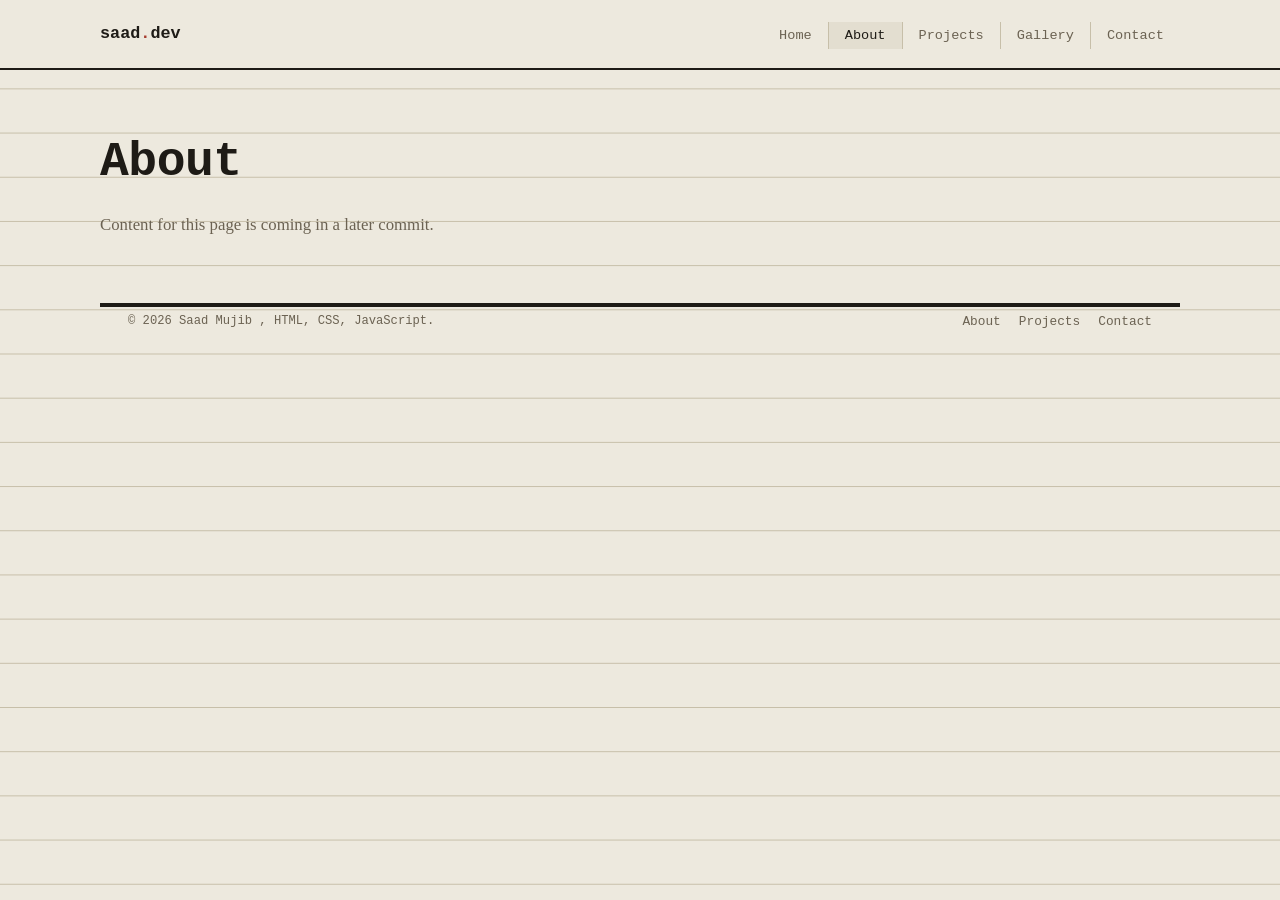
==== about.html @ 40add77a "Add hamburger navigation and interlink all five pages" ====
<!DOCTYPE html>
<html lang="en">
<head>
  <meta charset="UTF-8">
  <meta name="viewport" content="width=device-width, initial-scale=1.0">
  <title>About , Saad Mujib</title>
  <link rel="stylesheet" href="css/style.css">
</head>
<body>

  <header>
    <nav class="nav-bar container">
      <a href="index.html" class="logo">saad<span>.</span>dev</a>
      <ul class="nav-links">
        <li><a href="index.html">Home</a></li>
        <li><a href="about.html" class="active">About</a></li>
        <li><a href="projects.html">Projects</a></li>
        <li><a href="gallery.html">Gallery</a></li>
        <li><a href="contact.html">Contact</a></li>
      </ul>
      <button class="hamburger" aria-label="Toggle menu">
        <span></span><span></span><span></span>
      </button>
    </nav>
  </header>

  <main>
    <section class="hero container" style="grid-template-columns:1fr;">
      <div>
        <h1>About</h1>
        <p class="lede">Content for this page is coming in a later commit.</p>
      </div>
    </section>
  </main>

  <footer class="container">
    <div class="footer-row">
      <span class="copyright">&copy; 2026 Saad Mujib , HTML, CSS, JavaScript.</span>
      <ul class="footer-links">
        <li><a href="about.html">About</a></li>
        <li><a href="projects.html">Projects</a></li>
        <li><a href="contact.html">Contact</a></li>
      </ul>
    </div>
  </footer>

  <script src="js/script.js"></script>
</body>
</html>
---- css/style.css ----
:root {
  --paper: #ede9de;
  --paper2: #e3ded0;
  --ink: #1e1b16;
  --ink-dim: #6b6252;
  --rule: #c7bfa9;
  --blue: #2b4c6f;
  --rust: #a63d2f;
  --mono: "Courier New", Courier, monospace;
  --serif: Georgia, "Times New Roman", serif;
  --maxw: 1080px;
}

* { box-sizing: border-box; }
html { scroll-behavior: smooth; }

body {
  margin: 0;
  background: var(--paper);
  color: var(--ink);
  font-family: var(--serif);
  font-size: 17px;
  line-height: 1.65;
  background-image:
    linear-gradient(var(--rule) 1px, transparent 1px);
  background-size: 100% 2.6em;
  background-attachment: local;
}

h1, h2, h3 {
  font-family: var(--mono);
  font-weight: 700;
  line-height: 1.2;
  margin: 0 0 0.5em;
  letter-spacing: -0.01em;
}

h1 { font-size: clamp(2rem, 4.4vw, 3rem); }
h2 { font-size: clamp(1.3rem, 2.4vw, 1.7rem); }
h3 { font-size: 1.05rem; }

p { max-width: 62ch; color: var(--ink); }
a { color: var(--blue); }

.container { max-width: var(--maxw); margin: 0 auto; padding: 0 28px; }

header {
  border-bottom: 2px solid var(--ink);
  background: var(--paper);
  position: sticky;
  top: 0;
  z-index: 50;
}

.nav-bar {
  display: flex;
  align-items: center;
  justify-content: space-between;
  padding: 20px 0;
}

.logo {
  font-family: var(--mono);
  font-size: 1.05rem;
  font-weight: 700;
  color: var(--ink);
  text-decoration: none;
}

.logo span { color: var(--rust); }

.nav-links {
  display: flex;
  gap: 0;
  list-style: none;
  margin: 0;
  padding: 0;
}

.nav-links a {
  color: var(--ink-dim);
  text-decoration: none;
  font-family: var(--mono);
  font-size: 0.85rem;
  padding: 6px 16px;
  border-left: 1px solid var(--rule);
}

.nav-links li:first-child a { border-left: none; }

.nav-links a:hover,
.nav-links a.active { color: var(--ink); background: var(--paper2); }

.hamburger {
  display: none;
  flex-direction: column;
  gap: 5px;
  background: none;
  border: 1px solid var(--ink);
  cursor: pointer;
  padding: 8px 10px;
}

.hamburger span { width: 20px; height: 2px; background: var(--ink); transition: transform 0.2s, opacity 0.2s; }
.hamburger.open span:nth-child(1) { transform: translateY(7px) rotate(45deg); }
.hamburger.open span:nth-child(2) { opacity: 0; }
.hamburger.open span:nth-child(3) { transform: translateY(-7px) rotate(-45deg); }

.hero {
  padding: 64px 0 48px;
  border-bottom: 2px solid var(--ink);
  display: grid;
  grid-template-columns: 1.6fr 1fr;
  gap: 40px;
  align-items: start;
}

.hero h1 { margin-bottom: 0.4em; }
.hero p.lede { color: var(--ink-dim); font-size: 1.05rem; }

.btn {
  display: inline-block;
  margin-top: 22px;
  padding: 11px 22px;
  background: var(--ink);
  color: var(--paper);
  text-decoration: none;
  font-family: var(--mono);
  font-size: 0.88rem;
  border: none;
  cursor: pointer;
}

.btn.ghost {
  background: transparent;
  color: var(--ink);
  border: 1px solid var(--ink);
  margin-left: 10px;
}

.factcard {
  border: 1px solid var(--ink);
  background: var(--paper2);
  padding: 20px;
}

.factcard .row {
  display: flex;
  justify-content: space-between;
  padding: 9px 0;
  border-bottom: 1px dashed var(--rule);
  font-family: var(--mono);
  font-size: 0.82rem;
}

.factcard .row:last-child { border-bottom: none; }
.factcard .row span:first-child { color: var(--ink-dim); }
.factcard .row span:last-child { color: var(--ink); text-align: right; }

section.block { padding: 56px 0; border-bottom: 2px solid var(--ink); }
section.block:last-of-type { border-bottom: none; }

.section-head { margin-bottom: 30px; }
.section-head p { color: var(--ink-dim); margin-top: 4px; }

.carousel { position: relative; overflow: hidden; border: 1px solid var(--ink); background: var(--paper2); }
.carousel-track { display: flex; transition: transform 0.4s ease; }
.carousel-slide { min-width: 100%; padding: 34px; display: grid; grid-template-columns: 90px 1fr; gap: 24px; align-items: center; }
.carousel-swatch { width: 90px; height: 90px; border: 1px solid var(--ink); }
.carousel-nav { display: flex; justify-content: center; gap: 8px; padding: 14px 0; border-top: 1px solid var(--rule); }
.dot { width: 8px; height: 8px; border-radius: 50%; background: var(--rule); border: none; cursor: pointer; padding: 0; }
.dot.active { background: var(--rust); }
.carousel-arrow { position: absolute; top: 50%; transform: translateY(-50%); background: var(--paper); border: 1px solid var(--ink); color: var(--ink); width: 32px; height: 32px; cursor: pointer; font-family: var(--mono); }
.carousel-arrow.prev { left: 10px; }
.carousel-arrow.next { right: 10px; }

.ledger { border-top: 1px solid var(--ink); }
.ledger-row {
  display: grid;
  grid-template-columns: 140px 1fr;
  gap: 24px;
  padding: 22px 0;
  border-bottom: 1px solid var(--rule);
}

.ledger-row .tag {
  font-family: var(--mono);
  font-size: 0.78rem;
  color: var(--ink-dim);
  padding-top: 2px;
}

.ledger-row .swatch-dot {
  display: inline-block;
  width: 9px;
  height: 9px;
  margin-right: 8px;
  vertical-align: middle;
}

.ledger-row p { color: var(--ink-dim); margin-top: 6px; font-size: 0.96rem; }

.contact-sheet {
  display: grid;
  grid-template-columns: repeat(3, 1fr);
  gap: 2px;
  background: var(--ink);
  border: 2px solid var(--ink);
}

.frame {
  background: var(--paper);
  aspect-ratio: 4 / 3;
  padding: 10px;
  display: flex;
  flex-direction: column;
  justify-content: flex-end;
  cursor: pointer;
  position: relative;
}

.frame::before {
  content: "";
  position: absolute;
  inset: 6px;
  border: 1px solid var(--rule);
  pointer-events: none;
}

.frame .swatchfill { position: absolute; inset: 6px; opacity: 0.85; }
.frame .cap { position: relative; font-family: var(--mono); font-size: 0.72rem; color: var(--ink); background: var(--paper); padding: 3px 6px; align-self: flex-start; border: 1px solid var(--ink); }

.accordion-item { border-bottom: 1px solid var(--rule); }
.accordion-item:first-child { border-top: 1px solid var(--ink); }

.accordion-trigger {
  width: 100%;
  background: none;
  border: none;
  color: var(--ink);
  font-family: var(--mono);
  font-size: 1rem;
  text-align: left;
  padding: 18px 0;
  cursor: pointer;
  display: flex;
  justify-content: space-between;
  align-items: center;
}

.accordion-trigger .plus { color: var(--rust); transition: transform 0.2s; font-size: 1.2rem; font-family: var(--mono); }
.accordion-item.open .plus { transform: rotate(45deg); }
.accordion-panel { max-height: 0; overflow: hidden; transition: max-height 0.3s ease; }
.accordion-panel p { padding-bottom: 18px; color: var(--ink-dim); }

.timeline { border-top: 1px solid var(--ink); }
.timeline-item {
  display: grid;
  grid-template-columns: 60px 110px 1fr;
  gap: 20px;
  padding: 20px 0;
  border-bottom: 1px solid var(--rule);
}

.timeline-item .idx { font-family: var(--mono); color: var(--rust); font-size: 0.95rem; }
.timeline-item .when { font-family: var(--mono); font-size: 0.82rem; color: var(--ink-dim); padding-top: 3px; }
.timeline-item p { color: var(--ink-dim); margin-top: 4px; }

form { display: grid; gap: 16px; max-width: 520px; }
.field label { display: block; font-family: var(--mono); font-size: 0.78rem; color: var(--ink-dim); margin-bottom: 6px; }
.field input, .field textarea {
  width: 100%;
  background: var(--paper2);
  border: 1px solid var(--rule);
  color: var(--ink);
  padding: 11px 13px;
  font-family: var(--serif);
  font-size: 0.96rem;
}
.field input:focus, .field textarea:focus { outline: none; border-color: var(--ink); }
.field .error { color: var(--rust); font-family: var(--mono); font-size: 0.76rem; min-height: 1.2em; margin-top: 4px; }
.field.invalid input, .field.invalid textarea { border-color: var(--rust); }
#formStatus { margin-top: 10px; padding: 12px 15px; border: 1px solid var(--ink); font-family: var(--mono); font-size: 0.85rem; display: none; }
#formStatus.show { display: block; }

.contact-grid { display: grid; grid-template-columns: 1fr 1fr; gap: 48px; }
.info-line { display: flex; justify-content: space-between; border-bottom: 1px dashed var(--rule); padding: 12px 0; font-family: var(--mono); font-size: 0.85rem; color: var(--ink-dim); }
.info-line span:last-child { color: var(--ink); }
.map-box {
  height: 200px;
  border: 1px solid var(--ink);
  margin-top: 24px;
  display: flex;
  align-items: center;
  justify-content: center;
  color: var(--ink-dim);
  font-family: var(--mono);
  font-size: 0.8rem;
  background: var(--paper2);
}

footer { padding: 36px 0; border-top: 2px solid var(--ink); }
.footer-row { display: flex; justify-content: space-between; align-items: center; flex-wrap: wrap; gap: 14px; }
.footer-links { display: flex; gap: 18px; list-style: none; padding: 0; margin: 0; font-family: var(--mono); }
.footer-links a { color: var(--ink-dim); text-decoration: none; font-size: 0.8rem; }
.footer-links a:hover { color: var(--ink); }
.copyright { color: var(--ink-dim); font-family: var(--mono); font-size: 0.76rem; }

@media (max-width: 860px) {
  .hero { grid-template-columns: 1fr; }
  .ledger-row { grid-template-columns: 1fr; }
  .contact-sheet { grid-template-columns: repeat(2, 1fr); }
  .contact-grid { grid-template-columns: 1fr; gap: 32px; }
}

@media (max-width: 680px) {
  .nav-links {
    position: absolute; top: 100%; left: 0; right: 0;
    background: var(--paper);
    border-bottom: 2px solid var(--ink);
    flex-direction: column;
    max-height: 0;
    overflow: hidden;
    transition: max-height 0.25s ease;
  }
  .nav-links.open { max-height: 320px; }
  .nav-links a { display: block; padding: 14px 20px; border-left: none; border-top: 1px solid var(--rule); }
  .hamburger { display: flex; }
  .contact-sheet { grid-template-columns: 1fr; }
  .carousel-slide { grid-template-columns: 1fr; }
  .carousel-swatch { width: 70px; height: 70px; }
  .timeline-item { grid-template-columns: 40px 1fr; }
  .timeline-item .when { grid-column: 2; padding-top: 0; }
}
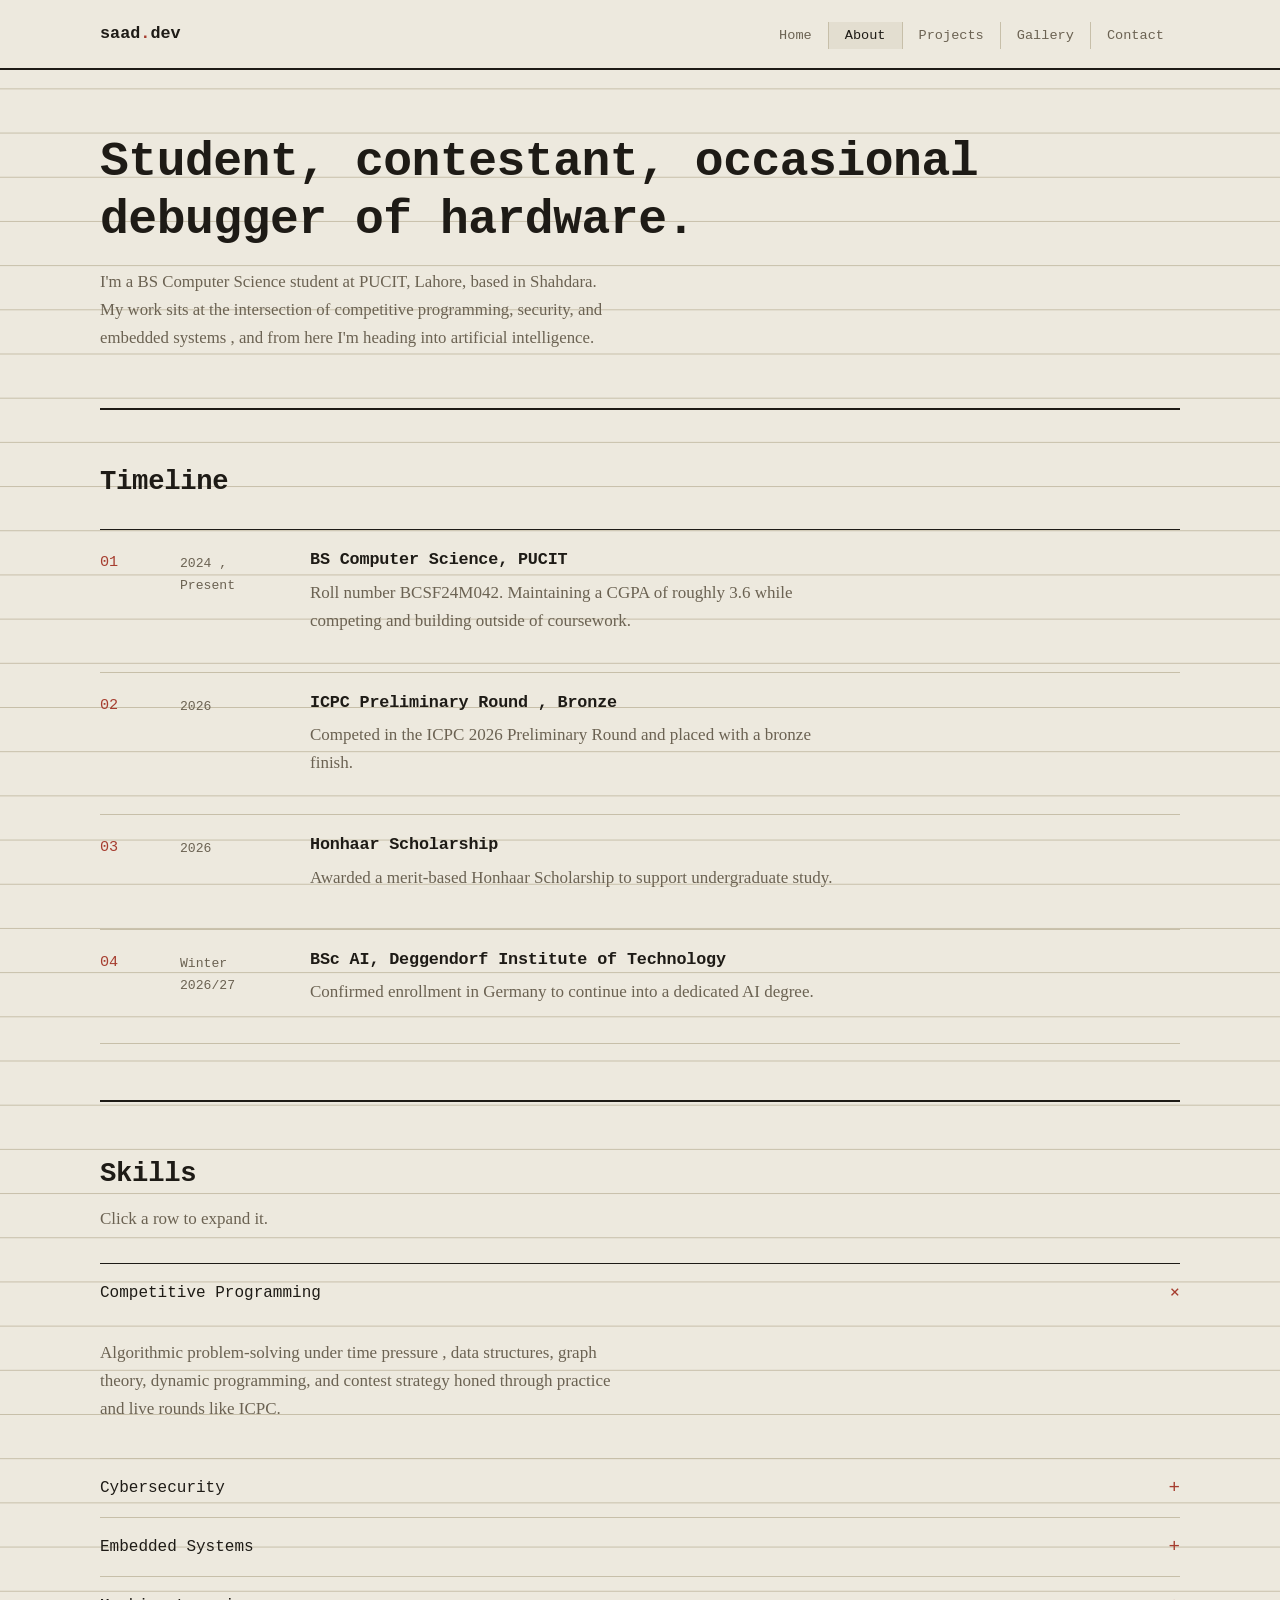
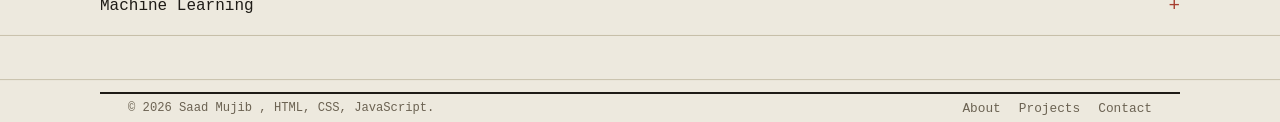
==== commit 21c8a030: "Build about page: career timeline and interactive skills accordion" ====
--- a/about.html
+++ b/about.html
@@ -25,10 +25,94 @@
   </header>
 
   <main>
-    <section class="hero container" style="grid-template-columns:1fr;">
+    <section class="hero container" style="grid-template-columns:1fr; padding-bottom:40px;">
       <div>
-        <h1>About</h1>
-        <p class="lede">Content for this page is coming in a later commit.</p>
+        <h1>Student, contestant, occasional debugger of hardware.</h1>
+        <p class="lede">
+          I'm a BS Computer Science student at PUCIT, Lahore, based in Shahdara. My
+          work sits at the intersection of competitive programming, security, and
+          embedded systems , and from here I'm heading into artificial intelligence.
+        </p>
+      </div>
+    </section>
+
+    <section class="block container">
+      <div class="section-head"><h2>Timeline</h2></div>
+      <div class="timeline">
+        <div class="timeline-item">
+          <div class="idx">01</div>
+          <div class="when">2024 , Present</div>
+          <div>
+            <h3>BS Computer Science, PUCIT</h3>
+            <p>Roll number BCSF24M042. Maintaining a CGPA of roughly 3.6 while
+               competing and building outside of coursework.</p>
+          </div>
+        </div>
+        <div class="timeline-item">
+          <div class="idx">02</div>
+          <div class="when">2026</div>
+          <div>
+            <h3>ICPC Preliminary Round , Bronze</h3>
+            <p>Competed in the ICPC 2026 Preliminary Round and placed with a bronze finish.</p>
+          </div>
+        </div>
+        <div class="timeline-item">
+          <div class="idx">03</div>
+          <div class="when">2026</div>
+          <div>
+            <h3>Honhaar Scholarship</h3>
+            <p>Awarded a merit-based Honhaar Scholarship to support undergraduate study.</p>
+          </div>
+        </div>
+        <div class="timeline-item">
+          <div class="idx">04</div>
+          <div class="when">Winter 2026/27</div>
+          <div>
+            <h3>BSc AI, Deggendorf Institute of Technology</h3>
+            <p>Confirmed enrollment in Germany to continue into a dedicated AI degree.</p>
+          </div>
+        </div>
+      </div>
+    </section>
+
+    <section class="block container">
+      <div class="section-head">
+        <h2>Skills</h2>
+        <p>Click a row to expand it.</p>
+      </div>
+
+      <div class="accordion">
+        <div class="accordion-item">
+          <button class="accordion-trigger">Competitive Programming <span class="plus">+</span></button>
+          <div class="accordion-panel">
+            <p>Algorithmic problem-solving under time pressure , data structures,
+               graph theory, dynamic programming, and contest strategy honed through
+               practice and live rounds like ICPC.</p>
+          </div>
+        </div>
+        <div class="accordion-item">
+          <button class="accordion-trigger">Cybersecurity <span class="plus">+</span></button>
+          <div class="accordion-panel">
+            <p>Practical assignments on identifying and defending against common
+               vulnerabilities, approached from an attacker's mindset before a
+               defender's.</p>
+          </div>
+        </div>
+        <div class="accordion-item">
+          <button class="accordion-trigger">Embedded Systems <span class="plus">+</span></button>
+          <div class="accordion-panel">
+            <p>Writing code that talks directly to hardware , microcontrollers,
+               peripherals, and the low-level details higher-level languages
+               usually hide.</p>
+          </div>
+        </div>
+        <div class="accordion-item">
+          <button class="accordion-trigger">Machine Learning <span class="plus">+</span></button>
+          <div class="accordion-panel">
+            <p>Working a structured, phase-by-phase roadmap covering fundamentals
+               through applied models, ahead of a full AI degree.</p>
+          </div>
+        </div>
       </div>
     </section>
   </main>
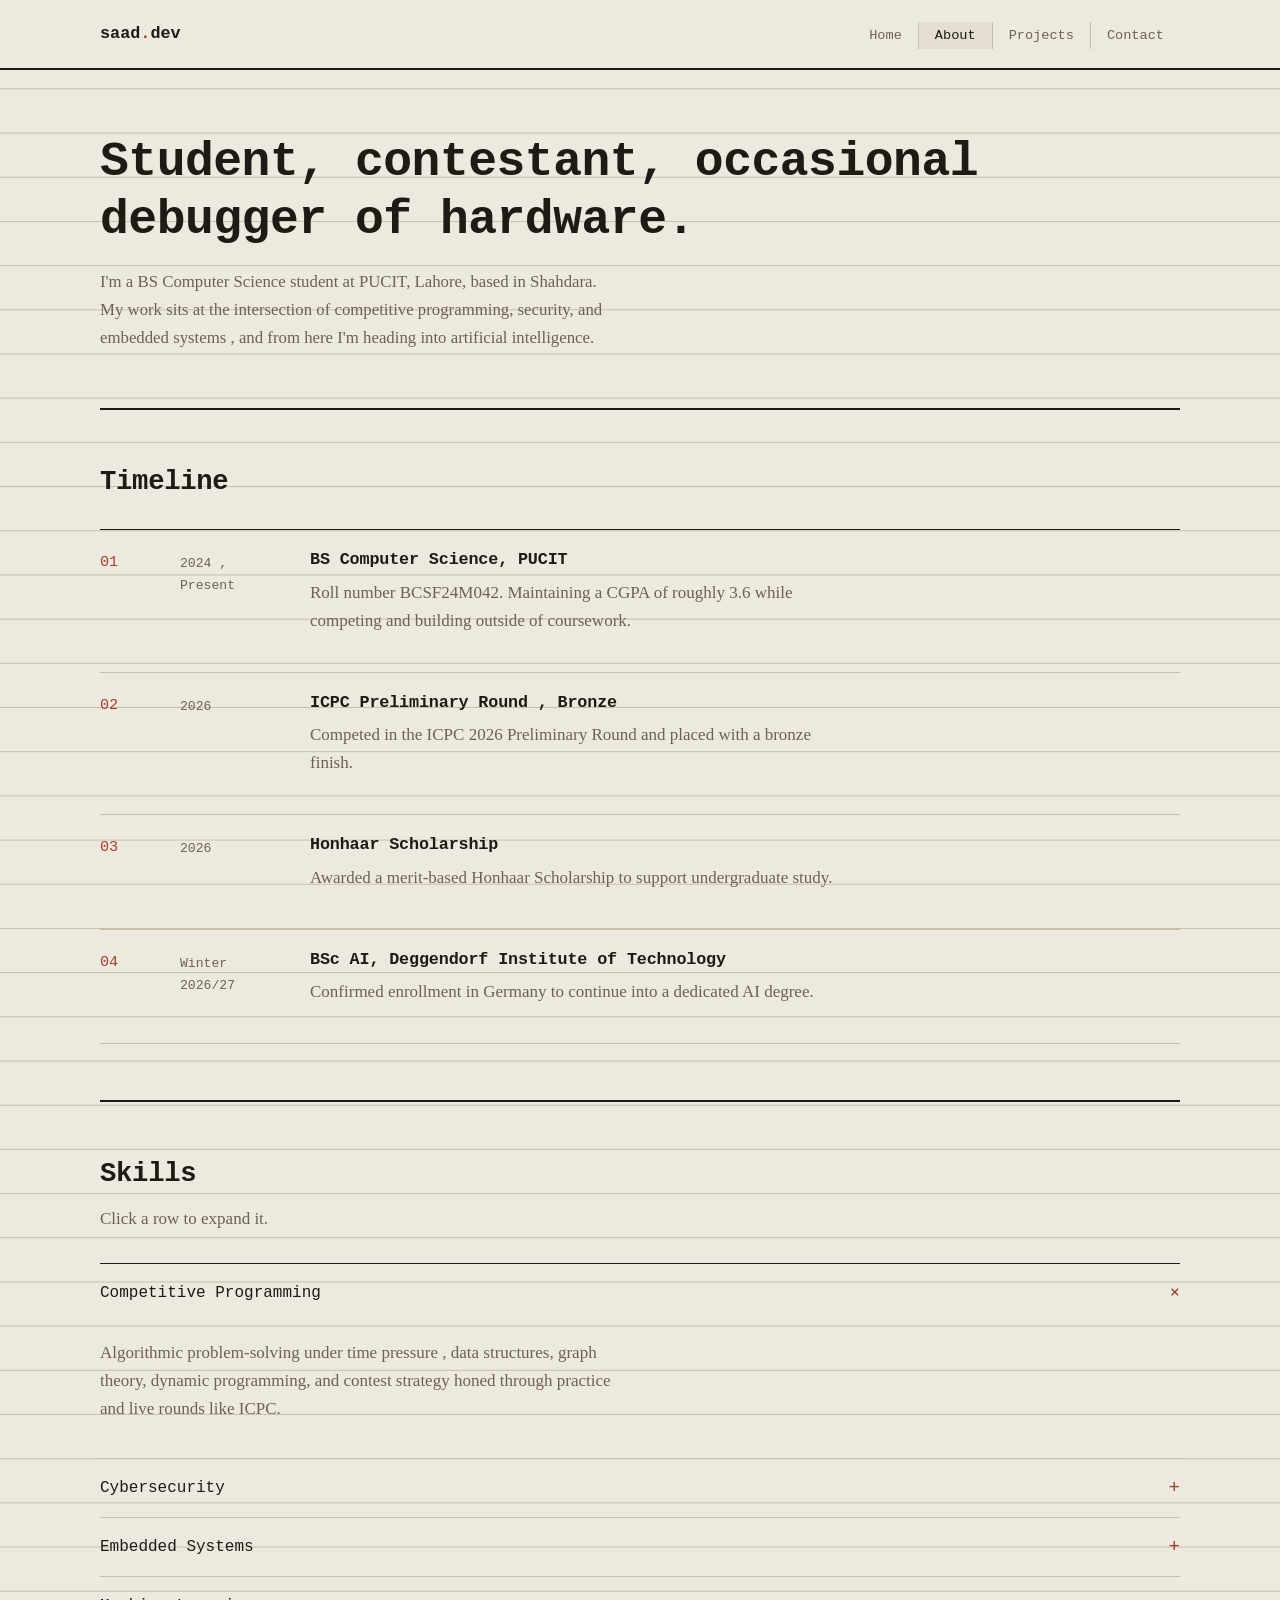
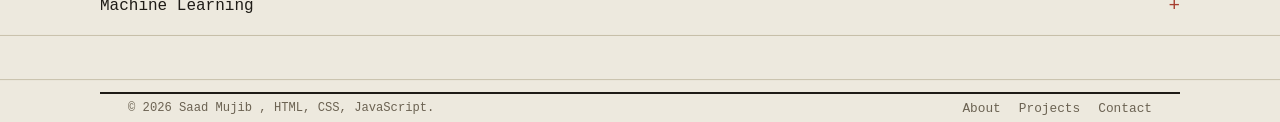
==== commit 30ddc3b0: "Replace gallery with real GitHub projects" ====
--- a/about.html
+++ b/about.html
@@ -15,7 +15,6 @@
         <li><a href="index.html">Home</a></li>
         <li><a href="about.html" class="active">About</a></li>
         <li><a href="projects.html">Projects</a></li>
-        <li><a href="gallery.html">Gallery</a></li>
         <li><a href="contact.html">Contact</a></li>
       </ul>
       <button class="hamburger" aria-label="Toggle menu">
--- a/css/style.css
+++ b/css/style.css
@@ -166,13 +166,10 @@
 .carousel { position: relative; overflow: hidden; border: 1px solid var(--ink); background: var(--paper2); }
 .carousel-track { display: flex; transition: transform 0.4s ease; }
 .carousel-slide { min-width: 100%; padding: 34px; display: grid; grid-template-columns: 90px 1fr; gap: 24px; align-items: center; }
-.carousel-swatch { width: 90px; height: 90px; border: 1px solid var(--ink); }
+.carousel-swatch { width: 90px; height: 90px; border: 1px solid var(--ink); object-fit: cover; }
 .carousel-nav { display: flex; justify-content: center; gap: 8px; padding: 14px 0; border-top: 1px solid var(--rule); }
 .dot { width: 8px; height: 8px; border-radius: 50%; background: var(--rule); border: none; cursor: pointer; padding: 0; }
 .dot.active { background: var(--rust); }
-.carousel-arrow { position: absolute; top: 50%; transform: translateY(-50%); background: var(--paper); border: 1px solid var(--ink); color: var(--ink); width: 32px; height: 32px; cursor: pointer; font-family: var(--mono); }
-.carousel-arrow.prev { left: 10px; }
-.carousel-arrow.next { right: 10px; }
 
 .ledger { border-top: 1px solid var(--ink); }
 .ledger-row {
@@ -227,7 +224,7 @@
   pointer-events: none;
 }
 
-.frame .swatchfill { position: absolute; inset: 6px; opacity: 0.85; }
+.frame .swatchfill { position: absolute; inset: 6px; width: calc(100% - 12px); height: calc(100% - 12px); object-fit: cover; opacity: 0.85; }
 .frame .cap { position: relative; font-family: var(--mono); font-size: 0.72rem; color: var(--ink); background: var(--paper); padding: 3px 6px; align-self: flex-start; border: 1px solid var(--ink); }
 
 .accordion-item { border-bottom: 1px solid var(--rule); }
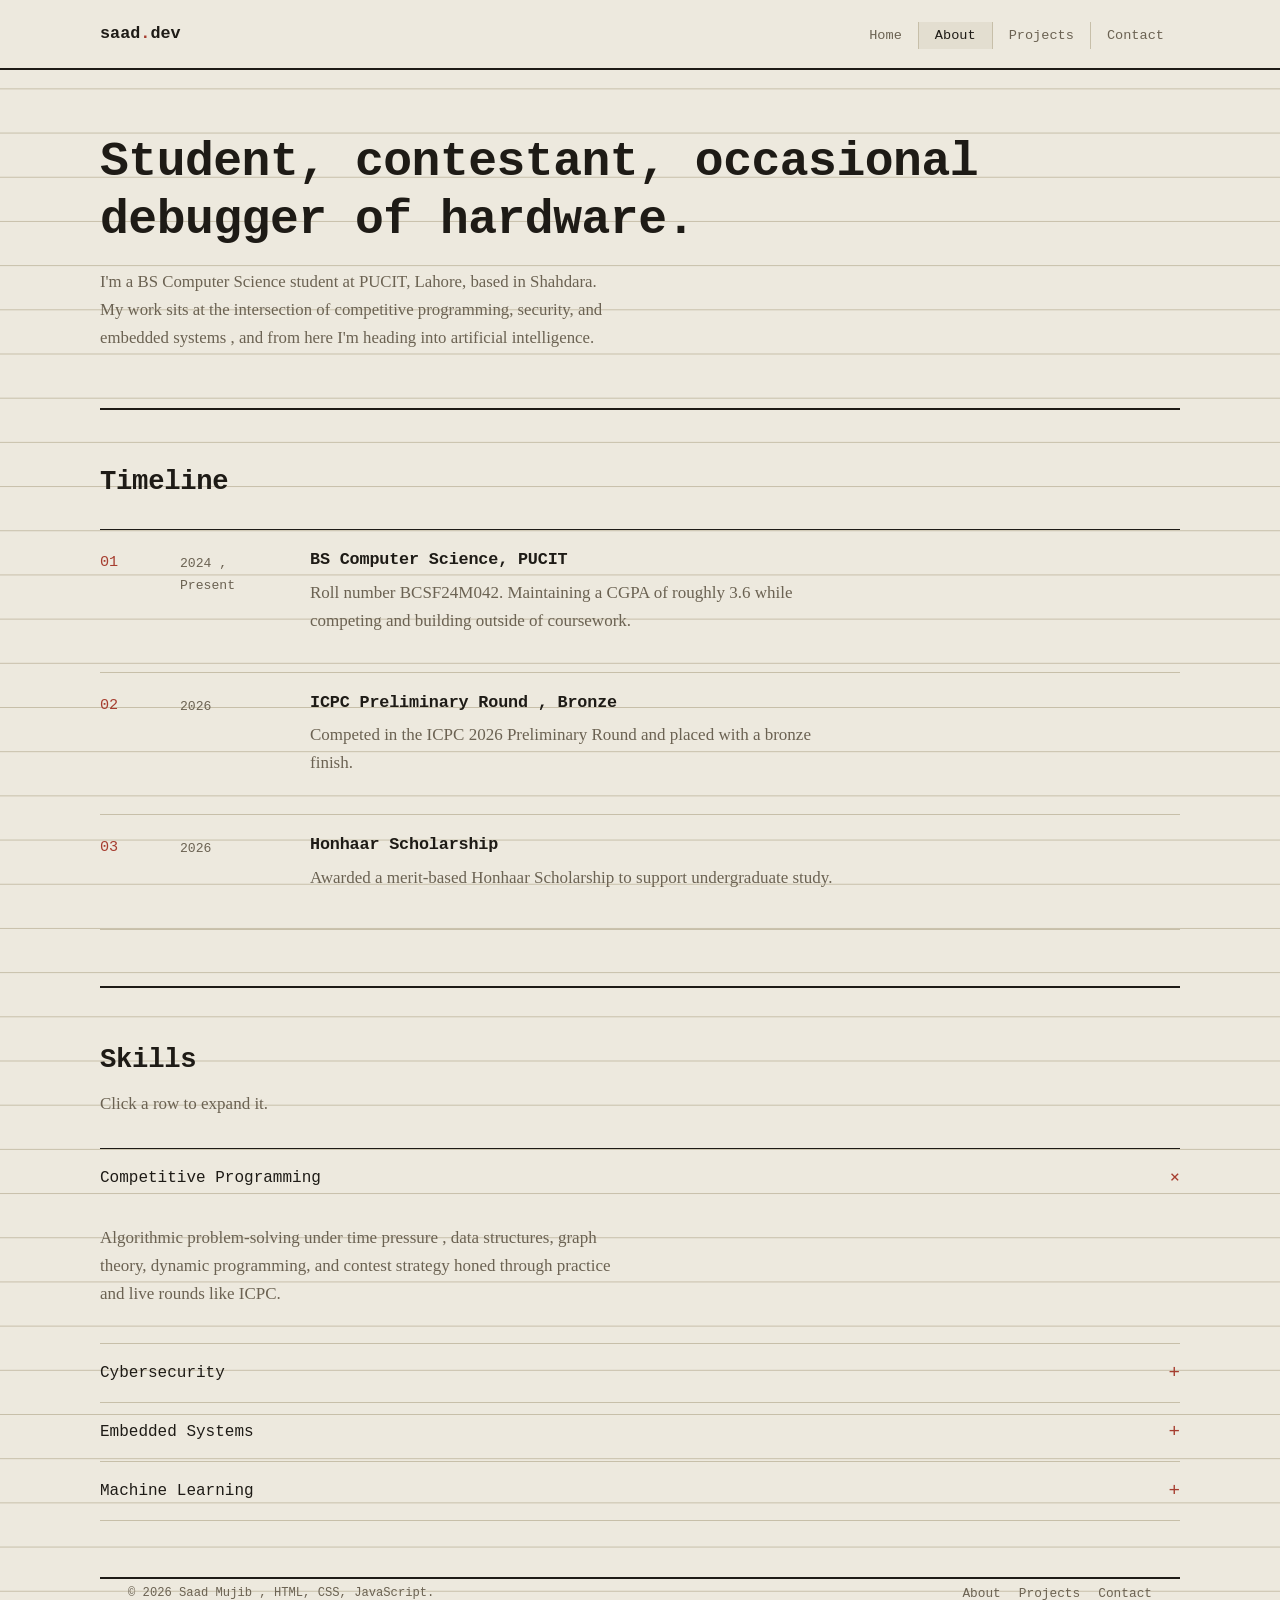
==== commit 26f53c28: "Remove Germany study references" ====
--- a/about.html
+++ b/about.html
@@ -63,14 +63,6 @@
             <p>Awarded a merit-based Honhaar Scholarship to support undergraduate study.</p>
           </div>
         </div>
-        <div class="timeline-item">
-          <div class="idx">04</div>
-          <div class="when">Winter 2026/27</div>
-          <div>
-            <h3>BSc AI, Deggendorf Institute of Technology</h3>
-            <p>Confirmed enrollment in Germany to continue into a dedicated AI degree.</p>
-          </div>
-        </div>
       </div>
     </section>
 
--- a/css/style.css
+++ b/css/style.css
@@ -165,8 +165,7 @@
 
 .carousel { position: relative; overflow: hidden; border: 1px solid var(--ink); background: var(--paper2); }
 .carousel-track { display: flex; transition: transform 0.4s ease; }
-.carousel-slide { min-width: 100%; padding: 34px; display: grid; grid-template-columns: 90px 1fr; gap: 24px; align-items: center; }
-.carousel-swatch { width: 90px; height: 90px; border: 1px solid var(--ink); object-fit: cover; }
+.carousel-slide { min-width: 100%; padding: 34px; }
 .carousel-nav { display: flex; justify-content: center; gap: 8px; padding: 14px 0; border-top: 1px solid var(--rule); }
 .dot { width: 8px; height: 8px; border-radius: 50%; background: var(--rule); border: none; cursor: pointer; padding: 0; }
 .dot.active { background: var(--rust); }
@@ -283,18 +282,6 @@
 .contact-grid { display: grid; grid-template-columns: 1fr 1fr; gap: 48px; }
 .info-line { display: flex; justify-content: space-between; border-bottom: 1px dashed var(--rule); padding: 12px 0; font-family: var(--mono); font-size: 0.85rem; color: var(--ink-dim); }
 .info-line span:last-child { color: var(--ink); }
-.map-box {
-  height: 200px;
-  border: 1px solid var(--ink);
-  margin-top: 24px;
-  display: flex;
-  align-items: center;
-  justify-content: center;
-  color: var(--ink-dim);
-  font-family: var(--mono);
-  font-size: 0.8rem;
-  background: var(--paper2);
-}
 
 footer { padding: 36px 0; border-top: 2px solid var(--ink); }
 .footer-row { display: flex; justify-content: space-between; align-items: center; flex-wrap: wrap; gap: 14px; }
@@ -324,8 +311,6 @@
   .nav-links a { display: block; padding: 14px 20px; border-left: none; border-top: 1px solid var(--rule); }
   .hamburger { display: flex; }
   .contact-sheet { grid-template-columns: 1fr; }
-  .carousel-slide { grid-template-columns: 1fr; }
-  .carousel-swatch { width: 70px; height: 70px; }
   .timeline-item { grid-template-columns: 40px 1fr; }
   .timeline-item .when { grid-column: 2; padding-top: 0; }
 }
